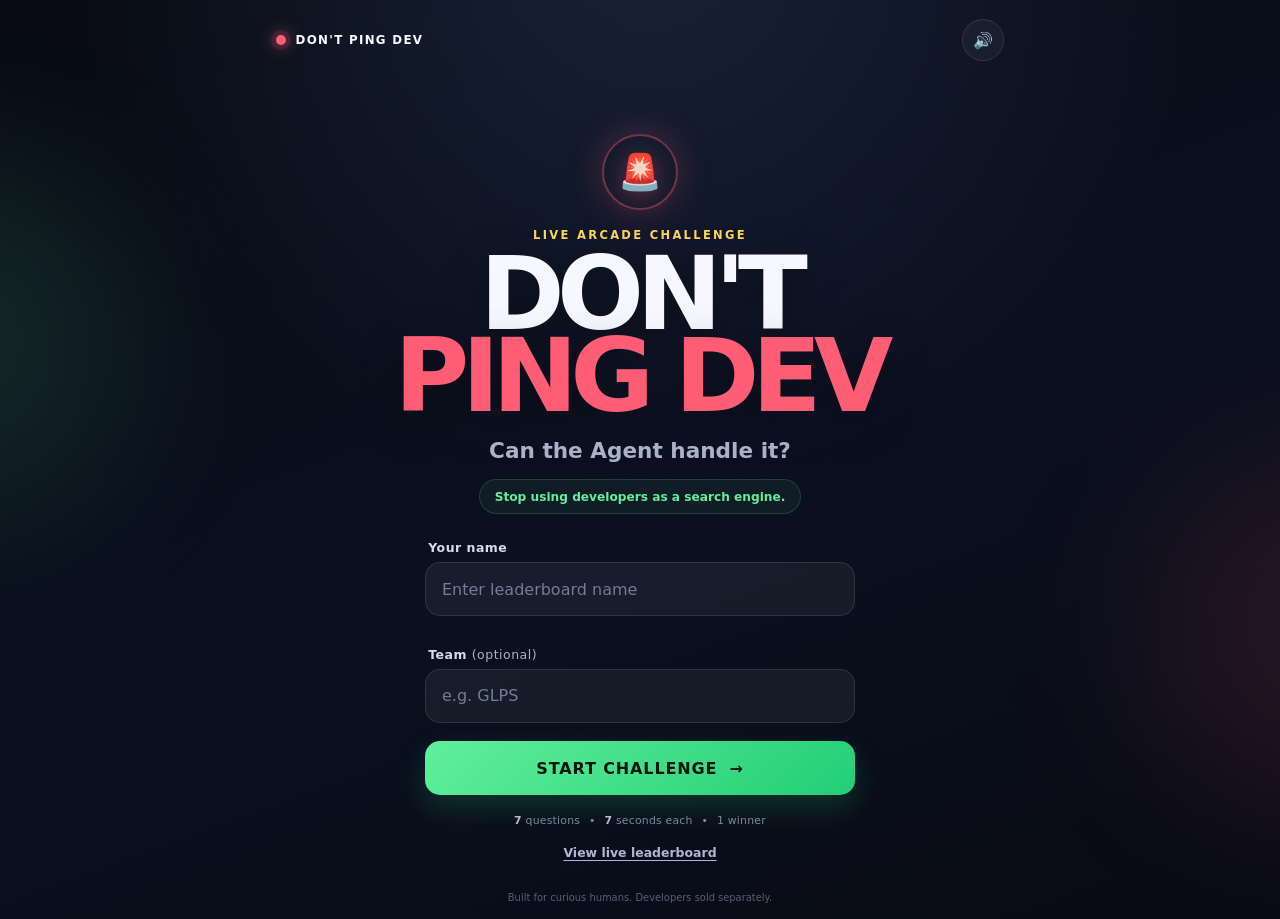
==== index.html @ 4683d28a "Launch Don't Ping Dev booth game" ====
<!doctype html>
<html lang="en">
<head>
  <meta charset="utf-8">
  <meta name="viewport" content="width=device-width, initial-scale=1, viewport-fit=cover">
  <meta name="theme-color" content="#090c16">
  <meta name="description" content="Don't Ping Dev: can the Agent handle it? A fast booth challenge.">
  <title>Don't Ping Dev</title>
  <link rel="icon" href="favicon.svg" type="image/svg+xml">
  <link rel="stylesheet" href="styles.css?v=live-1">
</head>
<body>
  <div class="ambient ambient-one" aria-hidden="true"></div>
  <div class="ambient ambient-two" aria-hidden="true"></div>

  <main class="app-shell" id="app">
    <header class="topbar">
      <a class="mini-brand" href="index.html" aria-label="Don't Ping Dev home">
        <span class="brand-light" aria-hidden="true"></span>
        <span>DON'T PING DEV</span>
      </a>
      <div class="topbar-actions">
        <span class="mode-badge" id="modeBadge" hidden>DEMO MODE</span>
        <button class="icon-button" id="soundToggle" type="button" aria-label="Turn sound off" aria-pressed="true">
          <span aria-hidden="true" id="soundIcon">🔊</span>
        </button>
      </div>
    </header>

    <section class="screen start-screen is-active" id="startScreen" aria-labelledby="mainTitle">
      <div class="hero-mark" aria-hidden="true">
        <span class="hero-mark-ring"></span>
        <span class="hero-mark-icon">🚨</span>
      </div>
      <p class="eyebrow">LIVE ARCADE CHALLENGE</p>
      <h1 id="mainTitle">DON'T<br><span>PING DEV</span></h1>
      <p class="subtitle">Can the Agent handle it?</p>
      <p class="manifesto">Stop using developers as a search engine.</p>

      <form class="player-form" id="playerForm" novalidate>
        <label for="playerName">Your name</label>
        <input id="playerName" name="playerName" type="text" autocomplete="nickname" maxlength="24" placeholder="Enter leaderboard name" required>
        <p class="field-error" id="nameError" role="alert"></p>

        <label for="teamName">Team <span>(optional)</span></label>
        <input id="teamName" name="teamName" type="text" autocomplete="organization" maxlength="24" placeholder="e.g. GLPS">

        <button class="primary-button start-button" id="startButton" type="submit">
          <span>START CHALLENGE</span>
          <span aria-hidden="true">→</span>
        </button>
      </form>

      <div class="rules-strip" aria-label="Game rules">
        <span><b id="ruleQuestionCount">7</b> questions</span>
        <span aria-hidden="true">•</span>
        <span><b id="ruleSeconds">7</b> seconds each</span>
        <span aria-hidden="true">•</span>
        <span>1 winner</span>
      </div>
      <a class="text-link" id="startLeaderboardLink" href="leaderboard.html">View live leaderboard</a>
    </section>

    <section class="screen game-screen" id="gameScreen" aria-labelledby="questionText" aria-live="off">
      <div class="game-status">
        <div>
          <p class="status-label">QUESTION <span id="questionNumber">1</span>/<span id="questionTotal">7</span></p>
          <div class="progress-dots" id="progressDots" aria-hidden="true"></div>
        </div>
        <div class="timer" id="timer" role="timer" aria-label="7 seconds remaining">
          <span id="timerNumber">7</span>
          <small>SEC</small>
        </div>
      </div>

      <article class="question-card">
        <p class="category-chip" id="questionCategory">CURRENT BEHAVIOR</p>
        <h2 id="questionText">Question loading…</h2>
        <p class="decision-prompt">Who should handle this?</p>
      </article>

      <div class="choice-grid" id="choiceGrid">
        <button class="choice-button choice-agent" type="button" data-choice="agent">
          <span class="choice-icon" aria-hidden="true">🤖</span>
          <span class="choice-copy"><small>LET THEM INVESTIGATE</small><strong>ASK THE AGENT</strong></span>
          <span class="choice-key" aria-hidden="true">A</span>
        </button>
        <button class="choice-button choice-dev" type="button" data-choice="dev">
          <span class="choice-icon" aria-hidden="true">👨‍💻</span>
          <span class="choice-copy"><small>HUMAN REQUIRED</small><strong>PING A DEV</strong></span>
          <span class="choice-key" aria-hidden="true">D</span>
        </button>
      </div>
      <p class="keyboard-hint">Keyboard: <kbd>A</kbd> Agent &nbsp; <kbd>D</kbd> Developer</p>
    </section>

    <section class="feedback-panel" id="feedbackPanel" aria-live="assertive" aria-atomic="true" hidden>
      <div class="feedback-card">
        <span class="feedback-icon" id="feedbackIcon" aria-hidden="true">✓</span>
        <p class="feedback-kicker" id="feedbackKicker">CORRECT</p>
        <h2 id="feedbackTitle">No developer harmed.</h2>
        <p id="feedbackMessage"></p>
      </div>
    </section>

    <section class="screen results-screen" id="resultsScreen" aria-labelledby="rankTitle">
      <p class="eyebrow">CHALLENGE COMPLETE</p>
      <div class="score-orbit" aria-label="Final score">
        <span class="score-value" id="scoreValue">0</span>
        <span class="score-total">/ <span id="scoreTotal">7</span></span>
      </div>
      <div class="rank-badge" id="rankEmoji" aria-hidden="true">🏆</div>
      <h1 class="rank-title" id="rankTitle">Developer Protector</h1>
      <p class="rank-message" id="rankMessage">Your developers can finally finish a sentence.</p>

      <div class="metrics-grid">
        <article>
          <strong id="interruptionsMetric">0</strong>
          <span>DEV INTERRUPTIONS<br>AVOIDED</span>
        </article>
        <article>
          <strong id="timeMetric">~0</strong>
          <span>MINUTES OF DEV<br>TIME SAVED</span>
        </article>
        <article>
          <strong id="contextMetric">0</strong>
          <span>CONTEXT SWITCHES<br>PREVENTED</span>
        </article>
      </div>

      <p class="result-detail" id="resultDetail"></p>
      <div class="result-actions">
        <a class="primary-button" id="leaderboardLink" href="leaderboard.html">VIEW LEADERBOARD <span aria-hidden="true">→</span></a>
        <button class="secondary-button" id="playAgainButton" type="button">NEW PLAYER</button>
      </div>
    </section>

    <section class="screen error-screen" id="errorScreen" aria-labelledby="errorTitle">
      <div class="error-icon" aria-hidden="true">⚠️</div>
      <h1 id="errorTitle">The Agent hit a snag.</h1>
      <p id="errorMessage">Please try again.</p>
      <button class="primary-button" id="retryButton" type="button">BACK TO START</button>
    </section>
  </main>

  <footer class="site-footer">Built for curious humans. Developers sold separately.</footer>

  <script src="config.js?v=live-3"></script>
  <script src="questions.js"></script>
  <script src="app.js?v=live-2"></script>
</body>
</html>
---- styles.css ----
:root {
  color-scheme: dark;
  --bg: #090c16;
  --panel: rgba(18, 24, 42, 0.9);
  --panel-strong: #151b2f;
  --text: #f7f8ff;
  --muted: #aab2c8;
  --line: rgba(255, 255, 255, 0.11);
  --green: #61ef9a;
  --green-strong: #23ce78;
  --red: #ff5c76;
  --red-strong: #e73554;
  --yellow: #ffd75e;
  --blue: #7ba7ff;
  --violet: #b48cff;
  --radius: 24px;
  --shadow: 0 24px 70px rgba(0, 0, 0, 0.42);
  font-family: Inter, ui-sans-serif, system-ui, -apple-system, BlinkMacSystemFont, "Segoe UI", sans-serif;
  font-synthesis: none;
}

* {
  box-sizing: border-box;
}

[hidden] {
  display: none !important;
}

html {
  min-height: 100%;
  background: var(--bg);
}

body {
  min-height: 100vh;
  min-height: 100svh;
  margin: 0;
  overflow-x: hidden;
  background:
    radial-gradient(circle at 50% -10%, rgba(123, 167, 255, 0.14), transparent 36rem),
    linear-gradient(160deg, #080b13 0%, #0b1020 54%, #080b14 100%);
  color: var(--text);
}

button,
input {
  font: inherit;
}

button,
a {
  -webkit-tap-highlight-color: transparent;
}

button:focus-visible,
a:focus-visible,
input:focus-visible {
  outline: 3px solid var(--yellow);
  outline-offset: 3px;
}

.ambient {
  position: fixed;
  z-index: 0;
  width: 22rem;
  height: 22rem;
  border-radius: 999px;
  filter: blur(90px);
  opacity: 0.12;
  pointer-events: none;
}

.ambient-one {
  top: 18%;
  left: -14rem;
  background: var(--green);
}

.ambient-two {
  right: -14rem;
  bottom: 10%;
  background: var(--red);
}

.app-shell {
  position: relative;
  z-index: 1;
  width: min(100%, 760px);
  min-height: calc(100vh - 3rem);
  min-height: calc(100svh - 3rem);
  margin: 0 auto;
  padding: max(1rem, env(safe-area-inset-top)) max(1rem, env(safe-area-inset-right)) max(2rem, env(safe-area-inset-bottom)) max(1rem, env(safe-area-inset-left));
}

.topbar {
  display: flex;
  align-items: center;
  justify-content: space-between;
  min-height: 48px;
  margin-bottom: 1rem;
}

.mini-brand {
  display: inline-flex;
  align-items: center;
  gap: 0.6rem;
  color: var(--text);
  font-size: 0.74rem;
  font-weight: 900;
  letter-spacing: 0.11em;
  text-decoration: none;
}

.brand-light {
  width: 10px;
  height: 10px;
  border-radius: 50%;
  background: var(--red);
  box-shadow: 0 0 0 5px rgba(255, 92, 118, 0.12), 0 0 18px var(--red);
}

.topbar-actions {
  display: flex;
  align-items: center;
  gap: 0.55rem;
}

.mode-badge,
.live-badge {
  display: inline-flex;
  align-items: center;
  min-height: 30px;
  padding: 0.35rem 0.62rem;
  border: 1px solid rgba(255, 215, 94, 0.35);
  border-radius: 999px;
  background: rgba(255, 215, 94, 0.08);
  color: var(--yellow);
  font-size: 0.64rem;
  font-weight: 900;
  letter-spacing: 0.09em;
}

.icon-button {
  display: inline-grid;
  width: 42px;
  height: 42px;
  padding: 0;
  place-items: center;
  border: 1px solid var(--line);
  border-radius: 50%;
  background: rgba(255, 255, 255, 0.04);
  color: var(--text);
  cursor: pointer;
}

.screen {
  display: none;
  animation: screen-in 340ms ease both;
}

.screen.is-active {
  display: flex;
}

@keyframes screen-in {
  from { opacity: 0; transform: translateY(10px); }
  to { opacity: 1; transform: translateY(0); }
}

.start-screen {
  align-items: center;
  flex-direction: column;
  padding-top: clamp(1rem, 6vh, 4rem);
  text-align: center;
}

.hero-mark {
  position: relative;
  display: grid;
  width: 76px;
  height: 76px;
  margin-bottom: 1.1rem;
  place-items: center;
}

.hero-mark-ring {
  position: absolute;
  inset: 0;
  border: 2px solid rgba(255, 92, 118, 0.4);
  border-radius: 50%;
  box-shadow: 0 0 35px rgba(255, 92, 118, 0.25);
  animation: soft-pulse 2.4s ease-in-out infinite;
}

.hero-mark-icon {
  font-size: 2.2rem;
  filter: drop-shadow(0 4px 12px rgba(255, 92, 118, 0.38));
}

@keyframes soft-pulse {
  50% { transform: scale(1.08); opacity: 0.65; }
}

.eyebrow {
  margin: 0 0 0.7rem;
  color: var(--yellow);
  font-size: 0.72rem;
  font-weight: 900;
  letter-spacing: 0.2em;
}

.start-screen h1 {
  margin: 0;
  font-size: clamp(3rem, 14vw, 6.4rem);
  font-weight: 1000;
  letter-spacing: -0.075em;
  line-height: 0.8;
  text-shadow: 0 12px 42px rgba(0, 0, 0, 0.35);
}

.start-screen h1 span {
  color: var(--red);
}

.subtitle {
  margin: 1.35rem 0 0;
  color: var(--muted);
  font-size: clamp(1.05rem, 4vw, 1.35rem);
  font-weight: 720;
}

.manifesto {
  margin: 1rem 0 1.6rem;
  padding: 0.6rem 0.9rem;
  border: 1px solid rgba(97, 239, 154, 0.18);
  border-radius: 999px;
  background: rgba(97, 239, 154, 0.06);
  color: var(--green);
  font-size: 0.76rem;
  font-weight: 800;
}

.player-form {
  width: min(100%, 430px);
  text-align: left;
}

.player-form label {
  display: block;
  margin: 0 0 0.45rem 0.2rem;
  color: #d8dced;
  font-size: 0.78rem;
  font-weight: 800;
  letter-spacing: 0.04em;
}

.player-form label:not(:first-child) {
  margin-top: 0.9rem;
}

.player-form label span {
  color: var(--muted);
  font-weight: 500;
}

.player-form input {
  width: 100%;
  min-height: 54px;
  padding: 0 1rem;
  border: 1px solid var(--line);
  border-radius: 15px;
  background: rgba(255, 255, 255, 0.055);
  color: var(--text);
  transition: border-color 160ms ease, background 160ms ease;
}

.player-form input:hover,
.player-form input:focus {
  border-color: rgba(123, 167, 255, 0.58);
  background: rgba(255, 255, 255, 0.075);
}

.player-form input::placeholder {
  color: #737d98;
}

.field-error {
  min-height: 1rem;
  margin: 0.35rem 0 -0.35rem 0.2rem;
  color: var(--red);
  font-size: 0.74rem;
}

.primary-button,
.secondary-button {
  display: inline-flex;
  min-height: 54px;
  align-items: center;
  justify-content: center;
  gap: 0.75rem;
  padding: 0.85rem 1.35rem;
  border: 0;
  border-radius: 15px;
  font-weight: 950;
  letter-spacing: 0.055em;
  text-decoration: none;
  cursor: pointer;
  transition: transform 140ms ease, box-shadow 140ms ease, opacity 140ms ease;
}

.primary-button {
  background: linear-gradient(135deg, var(--green), var(--green-strong));
  box-shadow: 0 12px 30px rgba(35, 206, 120, 0.2);
  color: #04160d;
}

.secondary-button {
  border: 1px solid var(--line);
  background: rgba(255, 255, 255, 0.04);
  color: var(--text);
}

.primary-button:hover,
.secondary-button:hover {
  transform: translateY(-2px);
}

.primary-button:active,
.secondary-button:active {
  transform: translateY(1px);
}

.primary-button:disabled {
  opacity: 0.55;
  cursor: wait;
}

.start-button {
  width: 100%;
  margin-top: 1.15rem;
}

.rules-strip {
  display: flex;
  align-items: center;
  justify-content: center;
  gap: 0.55rem;
  margin-top: 1.15rem;
  color: #7f899f;
  font-size: 0.68rem;
  letter-spacing: 0.02em;
}

.rules-strip b {
  color: #b6bfd4;
}

.text-link {
  margin-top: 1.15rem;
  color: #aeb8d1;
  font-size: 0.78rem;
  font-weight: 750;
  text-underline-offset: 3px;
}

.game-screen {
  min-height: calc(100svh - 7.5rem);
  flex-direction: column;
  gap: 1.1rem;
}

.game-status {
  display: flex;
  align-items: center;
  justify-content: space-between;
}

.status-label {
  margin: 0 0 0.7rem;
  color: var(--muted);
  font-size: 0.72rem;
  font-weight: 900;
  letter-spacing: 0.13em;
}

.progress-dots {
  display: flex;
  gap: 0.35rem;
}

.progress-dots span {
  width: 24px;
  height: 5px;
  border-radius: 99px;
  background: rgba(255, 255, 255, 0.11);
  transition: background 180ms ease, transform 180ms ease;
}

.progress-dots .is-done {
  background: var(--green);
}

.progress-dots .is-current {
  background: var(--yellow);
  transform: scaleX(1.08);
}

.timer {
  --timer-progress: 1;
  position: relative;
  display: grid;
  width: 70px;
  height: 70px;
  flex: 0 0 auto;
  place-content: center;
  border-radius: 50%;
  background: conic-gradient(var(--yellow) calc(var(--timer-progress) * 1turn), rgba(255, 255, 255, 0.09) 0);
  color: var(--text);
  text-align: center;
}

.timer::before {
  position: absolute;
  inset: 5px;
  border-radius: inherit;
  background: #101525;
  content: "";
}

.timer span,
.timer small {
  position: relative;
  z-index: 1;
}

.timer span {
  font-size: 1.55rem;
  font-weight: 950;
  line-height: 1;
}

.timer small {
  margin-top: 0.15rem;
  color: var(--muted);
  font-size: 0.52rem;
  font-weight: 800;
  letter-spacing: 0.1em;
}

.timer.is-urgent {
  background: conic-gradient(var(--red) calc(var(--timer-progress) * 1turn), rgba(255, 255, 255, 0.09) 0);
  animation: timer-throb 600ms ease-in-out infinite alternate;
}

@keyframes timer-throb {
  to { transform: scale(1.055); box-shadow: 0 0 28px rgba(255, 92, 118, 0.22); }
}

.question-card {
  display: flex;
  min-height: clamp(220px, 37vh, 350px);
  flex: 1 1 auto;
  align-items: center;
  justify-content: center;
  flex-direction: column;
  padding: clamp(1.5rem, 5vw, 3rem);
  border: 1px solid var(--line);
  border-radius: var(--radius);
  background:
    linear-gradient(145deg, rgba(255, 255, 255, 0.065), rgba(255, 255, 255, 0.025)),
    var(--panel);
  box-shadow: var(--shadow);
  overflow: hidden;
  position: relative;
  text-align: center;
}

.question-card::after {
  position: absolute;
  width: 220px;
  height: 220px;
  right: -130px;
  bottom: -150px;
  border-radius: 50%;
  background: var(--blue);
  filter: blur(50px);
  opacity: 0.08;
  content: "";
}

.category-chip {
  margin: 0 0 1.2rem;
  padding: 0.38rem 0.68rem;
  border: 1px solid rgba(180, 140, 255, 0.28);
  border-radius: 999px;
  background: rgba(180, 140, 255, 0.09);
  color: #cdb5ff;
  font-size: 0.66rem;
  font-weight: 900;
  letter-spacing: 0.13em;
  text-transform: uppercase;
}

.question-card h2 {
  max-width: 630px;
  margin: 0;
  font-size: clamp(1.45rem, 5vw, 2.4rem);
  line-height: 1.17;
  letter-spacing: -0.025em;
}

.decision-prompt {
  margin: 1.15rem 0 0;
  color: var(--muted);
  font-size: 0.8rem;
}

.choice-grid {
  display: grid;
  grid-template-columns: 1fr 1fr;
  gap: 0.85rem;
}

.choice-button {
  position: relative;
  display: grid;
  min-height: 112px;
  grid-template-columns: auto 1fr auto;
  align-items: center;
  gap: 0.9rem;
  padding: 1rem;
  border: 1px solid;
  border-radius: 19px;
  color: var(--text);
  cursor: pointer;
  overflow: hidden;
  text-align: left;
  transition: transform 130ms ease, filter 130ms ease, opacity 130ms ease;
}

.choice-button::after {
  position: absolute;
  inset: auto -20% -70% 45%;
  height: 150%;
  border-radius: 50%;
  background: currentColor;
  filter: blur(55px);
  opacity: 0.09;
  content: "";
}

.choice-agent {
  border-color: rgba(97, 239, 154, 0.38);
  background: linear-gradient(145deg, rgba(97, 239, 154, 0.11), rgba(97, 239, 154, 0.035));
  color: var(--green);
}

.choice-dev {
  border-color: rgba(255, 92, 118, 0.38);
  background: linear-gradient(145deg, rgba(255, 92, 118, 0.11), rgba(255, 92, 118, 0.035));
  color: var(--red);
}

.choice-button:hover {
  transform: translateY(-3px);
  filter: brightness(1.12);
}

.choice-button:active {
  transform: scale(0.98);
}

.choice-button:disabled {
  opacity: 0.5;
  cursor: wait;
}

.choice-icon {
  font-size: 1.65rem;
}

.choice-copy {
  display: flex;
  flex-direction: column;
  gap: 0.22rem;
  color: inherit;
}

.choice-copy small {
  color: var(--muted);
  font-size: 0.57rem;
  font-weight: 800;
  letter-spacing: 0.09em;
}

.choice-copy strong {
  color: currentColor;
  font-size: clamp(0.87rem, 2.5vw, 1.05rem);
  font-weight: 950;
  letter-spacing: 0.01em;
}

.choice-key {
  display: grid;
  width: 27px;
  height: 27px;
  place-items: center;
  border: 1px solid currentColor;
  border-radius: 7px;
  font-size: 0.68rem;
  font-weight: 950;
  opacity: 0.65;
}

.keyboard-hint {
  margin: -0.4rem 0 0;
  color: #667087;
  font-size: 0.65rem;
  text-align: center;
}

kbd {
  padding: 0.1rem 0.3rem;
  border: 1px solid var(--line);
  border-radius: 4px;
  background: rgba(255, 255, 255, 0.05);
  font: inherit;
}

.feedback-panel {
  position: fixed;
  z-index: 20;
  inset: 0;
  display: grid;
  padding: 1.5rem;
  place-items: center;
  background: rgba(4, 7, 14, 0.88);
  backdrop-filter: blur(13px);
}

.feedback-panel[hidden] {
  display: none;
}

.feedback-card {
  width: min(100%, 520px);
  padding: 2.4rem 1.6rem;
  border: 1px solid var(--line);
  border-radius: 28px;
  background: var(--panel-strong);
  box-shadow: var(--shadow);
  animation: feedback-pop 260ms cubic-bezier(.2, .9, .25, 1.2) both;
  text-align: center;
}

@keyframes feedback-pop {
  from { opacity: 0; transform: scale(0.86); }
  to { opacity: 1; transform: scale(1); }
}

.feedback-icon {
  display: grid;
  width: 82px;
  height: 82px;
  margin: 0 auto 1.2rem;
  place-items: center;
  border-radius: 50%;
  background: rgba(97, 239, 154, 0.12);
  color: var(--green);
  font-size: 2.5rem;
  font-weight: 950;
}

.feedback-panel.is-wrong .feedback-icon {
  background: rgba(255, 92, 118, 0.12);
  color: var(--red);
}

.feedback-kicker {
  margin: 0 0 0.6rem;
  color: var(--green);
  font-size: 0.72rem;
  font-weight: 950;
  letter-spacing: 0.18em;
}

.feedback-panel.is-wrong .feedback-kicker {
  color: var(--red);
}

.feedback-card h2 {
  margin: 0;
  font-size: clamp(1.65rem, 6vw, 2.5rem);
  letter-spacing: -0.04em;
}

.feedback-card > p:last-child {
  max-width: 410px;
  margin: 0.9rem auto 0;
  color: var(--muted);
  line-height: 1.55;
}

.results-screen,
.error-screen {
  align-items: center;
  flex-direction: column;
  padding-top: clamp(1.5rem, 5vh, 4rem);
  text-align: center;
}

.score-orbit {
  display: flex;
  width: 150px;
  height: 150px;
  align-items: baseline;
  justify-content: center;
  margin: 0.5rem 0 1.2rem;
  padding-top: 2.65rem;
  border: 2px solid rgba(97, 239, 154, 0.32);
  border-radius: 50%;
  background: radial-gradient(circle, rgba(97, 239, 154, 0.14), rgba(97, 239, 154, 0.025) 66%);
  box-shadow: 0 0 50px rgba(97, 239, 154, 0.12);
}

.score-value {
  font-size: 4rem;
  font-weight: 1000;
  letter-spacing: -0.08em;
  line-height: 1;
}

.score-total {
  margin-left: 0.35rem;
  color: var(--muted);
  font-size: 1rem;
  font-weight: 800;
}

.rank-badge {
  font-size: 2.2rem;
}

.rank-title {
  margin: 0.35rem 0 0;
  font-size: clamp(2rem, 8vw, 3.7rem);
  letter-spacing: -0.055em;
}

.rank-message {
  margin: 0.65rem 0 1.6rem;
  color: var(--muted);
}

.metrics-grid {
  display: grid;
  width: 100%;
  grid-template-columns: repeat(3, 1fr);
  gap: 0.75rem;
}

.metrics-grid article {
  padding: 1.2rem 0.5rem;
  border: 1px solid var(--line);
  border-radius: 18px;
  background: rgba(255, 255, 255, 0.035);
}

.metrics-grid strong {
  display: block;
  margin-bottom: 0.5rem;
  color: var(--green);
  font-size: clamp(1.6rem, 6vw, 2.4rem);
  font-weight: 1000;
}

.metrics-grid span {
  color: var(--muted);
  font-size: clamp(0.48rem, 1.8vw, 0.62rem);
  font-weight: 850;
  letter-spacing: 0.07em;
  line-height: 1.4;
}

.result-detail {
  min-height: 1.2rem;
  margin: 1.1rem 0;
  color: #8490a9;
  font-size: 0.75rem;
}

.result-actions {
  display: grid;
  width: min(100%, 460px);
  grid-template-columns: 1fr 0.75fr;
  gap: 0.75rem;
}

.error-screen {
  max-width: 500px;
  margin: 0 auto;
}

.error-icon {
  margin-bottom: 1rem;
  font-size: 4rem;
}

.error-screen h1 {
  margin: 0;
  font-size: 2.2rem;
}

.error-screen p {
  margin: 0.8rem 0 1.4rem;
  color: var(--muted);
  line-height: 1.5;
}

.site-footer {
  position: relative;
  z-index: 1;
  padding: 0 1rem calc(1rem + env(safe-area-inset-bottom));
  color: #566077;
  font-size: 0.62rem;
  text-align: center;
}

/* Leaderboard */
.leaderboard-body {
  min-height: 100vh;
}

.leaderboard-shell {
  width: min(100%, 1380px);
  margin: 0 auto;
  padding: clamp(1.2rem, 3vw, 3rem);
}

.leaderboard-header {
  display: flex;
  align-items: flex-start;
  justify-content: space-between;
  gap: 2rem;
  margin-bottom: clamp(1.5rem, 4vw, 3rem);
}

.leaderboard-title-wrap {
  display: flex;
  align-items: center;
  gap: 1.2rem;
}

.leaderboard-siren {
  display: grid;
  width: 70px;
  height: 70px;
  flex: 0 0 auto;
  place-items: center;
  border: 1px solid rgba(255, 92, 118, 0.32);
  border-radius: 20px;
  background: rgba(255, 92, 118, 0.08);
  font-size: 2rem;
  box-shadow: 0 0 30px rgba(255, 92, 118, 0.14);
}

.leaderboard-header h1 {
  margin: 0;
  font-size: clamp(2rem, 5vw, 4.7rem);
  letter-spacing: -0.06em;
  line-height: 0.95;
}

.leaderboard-header h1 span {
  color: var(--red);
}

.leaderboard-header p {
  margin: 0.65rem 0 0;
  color: var(--muted);
  font-size: clamp(0.85rem, 1.6vw, 1.1rem);
}

.live-status {
  display: flex;
  align-items: center;
  gap: 0.55rem;
  color: var(--muted);
  font-size: 0.72rem;
  white-space: nowrap;
}

.live-dot {
  width: 9px;
  height: 9px;
  border-radius: 50%;
  background: var(--green);
  box-shadow: 0 0 13px var(--green);
  animation: soft-pulse 1.7s ease-in-out infinite;
}

.leaderboard-layout {
  display: grid;
  grid-template-columns: minmax(0, 1fr) minmax(250px, 330px);
  gap: clamp(1.2rem, 3vw, 2rem);
}

.leaderboard-main,
.join-card {
  border: 1px solid var(--line);
  border-radius: var(--radius);
  background: rgba(17, 22, 38, 0.84);
  box-shadow: var(--shadow);
}

.leaderboard-main {
  padding: clamp(1rem, 2.5vw, 2rem);
}

.podium {
  display: grid;
  min-height: 255px;
  grid-template-columns: repeat(3, 1fr);
  align-items: end;
  gap: 0.8rem;
  margin-bottom: 1.3rem;
}

.podium-place {
  position: relative;
  display: flex;
  min-width: 0;
  align-items: center;
  flex-direction: column;
  justify-content: flex-end;
  padding: 1.2rem 0.6rem;
  border: 1px solid var(--line);
  border-radius: 18px 18px 8px 8px;
  background: rgba(255, 255, 255, 0.035);
  text-align: center;
}

.podium-place[data-place="1"] {
  min-height: 235px;
  border-color: rgba(255, 215, 94, 0.35);
  background: linear-gradient(180deg, rgba(255, 215, 94, 0.12), rgba(255, 215, 94, 0.035));
  order: 2;
}

.podium-place[data-place="2"] {
  min-height: 195px;
  order: 1;
}

.podium-place[data-place="3"] {
  min-height: 165px;
  order: 3;
}

.podium-medal {
  margin-bottom: 0.55rem;
  font-size: 1.8rem;
}

.podium-name {
  width: 100%;
  overflow: hidden;
  font-size: clamp(0.8rem, 2vw, 1.2rem);
  font-weight: 950;
  text-overflow: ellipsis;
  white-space: nowrap;
}

.podium-team {
  width: 100%;
  margin-top: 0.25rem;
  overflow: hidden;
  color: var(--muted);
  font-size: 0.65rem;
  text-overflow: ellipsis;
  white-space: nowrap;
}

.podium-score {
  margin-top: 0.75rem;
  color: var(--green);
  font-size: 1.35rem;
  font-weight: 1000;
}

.leader-list {
  display: grid;
  gap: 0.55rem;
}

.leader-row {
  display: grid;
  min-height: 64px;
  grid-template-columns: 46px minmax(0, 1.5fr) minmax(80px, .65fr) minmax(90px, .65fr);
  align-items: center;
  gap: 0.7rem;
  padding: 0.65rem 0.9rem;
  border: 1px solid rgba(255, 255, 255, 0.07);
  border-radius: 13px;
  background: rgba(255, 255, 255, 0.025);
}

.leader-rank {
  color: var(--muted);
  font-weight: 900;
  text-align: center;
}

.leader-identity {
  min-width: 0;
}

.leader-identity strong,
.leader-identity small {
  display: block;
  overflow: hidden;
  text-overflow: ellipsis;
  white-space: nowrap;
}

.leader-identity small {
  margin-top: 0.18rem;
  color: var(--muted);
}

.leader-stat {
  color: var(--muted);
  font-size: 0.75rem;
  text-align: right;
}

.leader-stat b {
  color: var(--text);
  font-size: 0.94rem;
}

.join-card {
  align-self: start;
  padding: 1.4rem;
  text-align: center;
}

.join-card h2 {
  margin: 0;
  font-size: 1.5rem;
}

.join-card > p {
  margin: 0.55rem 0 1.1rem;
  color: var(--muted);
  font-size: 0.8rem;
  line-height: 1.4;
}

.qr-wrap {
  display: grid;
  width: 100%;
  aspect-ratio: 1;
  place-items: center;
  padding: 0.9rem;
  border-radius: 18px;
  background: #fff;
}

.qr-wrap img,
.qr-wrap canvas {
  display: block;
  max-width: 100%;
  height: auto;
}

.join-url {
  display: block;
  margin-top: 1rem;
  overflow-wrap: anywhere;
  color: var(--green);
  font-size: 0.7rem;
  font-weight: 750;
  text-underline-offset: 3px;
}

.leaderboard-note {
  margin-top: 1rem;
  padding-top: 1rem;
  border-top: 1px solid var(--line);
  color: #717c95;
  font-size: 0.67rem;
  line-height: 1.45;
}

.empty-state,
.leaderboard-error {
  padding: 3rem 1rem;
  color: var(--muted);
  text-align: center;
}

.empty-state strong {
  display: block;
  margin-bottom: 0.45rem;
  color: var(--text);
  font-size: 1.25rem;
}

@media (max-width: 680px) {
  .choice-grid {
    grid-template-columns: 1fr;
  }

  .choice-button {
    min-height: 86px;
  }

  .keyboard-hint {
    display: none;
  }

  .question-card {
    min-height: 205px;
  }

  .metrics-grid article {
    padding: 1rem 0.35rem;
  }

  .result-actions {
    grid-template-columns: 1fr;
  }

  .leaderboard-header {
    align-items: flex-start;
    flex-direction: column;
  }

  .leaderboard-layout {
    grid-template-columns: 1fr;
  }

  .join-card {
    width: min(100%, 340px);
    margin: 0 auto;
  }

  .leader-row {
    grid-template-columns: 36px minmax(0, 1fr) 72px;
  }

  .leader-row .leader-time {
    display: none;
  }
}

@media (max-width: 420px) {
  .app-shell {
    padding-inline: 0.8rem;
  }

  .game-screen {
    gap: 0.75rem;
  }

  .timer {
    width: 62px;
    height: 62px;
  }

  .progress-dots span {
    width: 18px;
  }

  .rules-strip {
    gap: 0.35rem;
    font-size: 0.61rem;
  }

  .podium {
    min-height: 215px;
  }

  .podium-place[data-place="1"] { min-height: 205px; }
  .podium-place[data-place="2"] { min-height: 170px; }
  .podium-place[data-place="3"] { min-height: 145px; }
}

@media (prefers-reduced-motion: reduce) {
  *,
  *::before,
  *::after {
    scroll-behavior: auto !important;
    animation-duration: 1ms !important;
    animation-iteration-count: 1 !important;
    transition-duration: 1ms !important;
  }
}
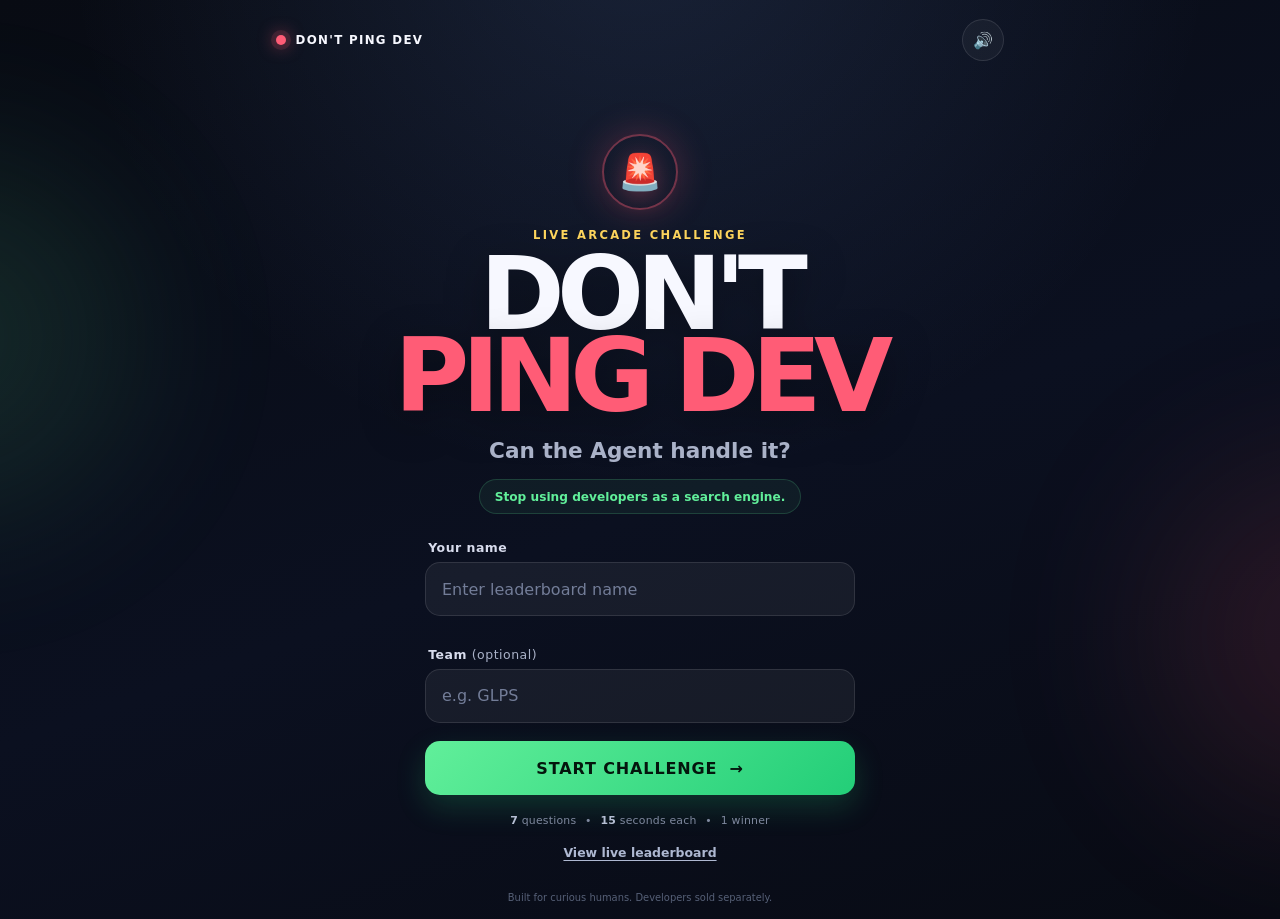
==== commit a6e58347: "Increase game timer to 15 seconds" ====
--- a/index.html
+++ b/index.html
@@ -54,7 +54,7 @@
       <div class="rules-strip" aria-label="Game rules">
         <span><b id="ruleQuestionCount">7</b> questions</span>
         <span aria-hidden="true">•</span>
-        <span><b id="ruleSeconds">7</b> seconds each</span>
+        <span><b id="ruleSeconds">15</b> seconds each</span>
         <span aria-hidden="true">•</span>
         <span>1 winner</span>
       </div>
@@ -67,8 +67,8 @@
           <p class="status-label">QUESTION <span id="questionNumber">1</span>/<span id="questionTotal">7</span></p>
           <div class="progress-dots" id="progressDots" aria-hidden="true"></div>
         </div>
-        <div class="timer" id="timer" role="timer" aria-label="7 seconds remaining">
-          <span id="timerNumber">7</span>
+        <div class="timer" id="timer" role="timer" aria-label="15 seconds remaining">
+          <span id="timerNumber">15</span>
           <small>SEC</small>
         </div>
       </div>
@@ -145,8 +145,8 @@
 
   <footer class="site-footer">Built for curious humans. Developers sold separately.</footer>
 
-  <script src="config.js?v=live-3"></script>
+  <script src="config.js?v=live-4"></script>
   <script src="questions.js"></script>
-  <script src="app.js?v=live-2"></script>
+  <script src="app.js?v=live-3"></script>
 </body>
 </html>
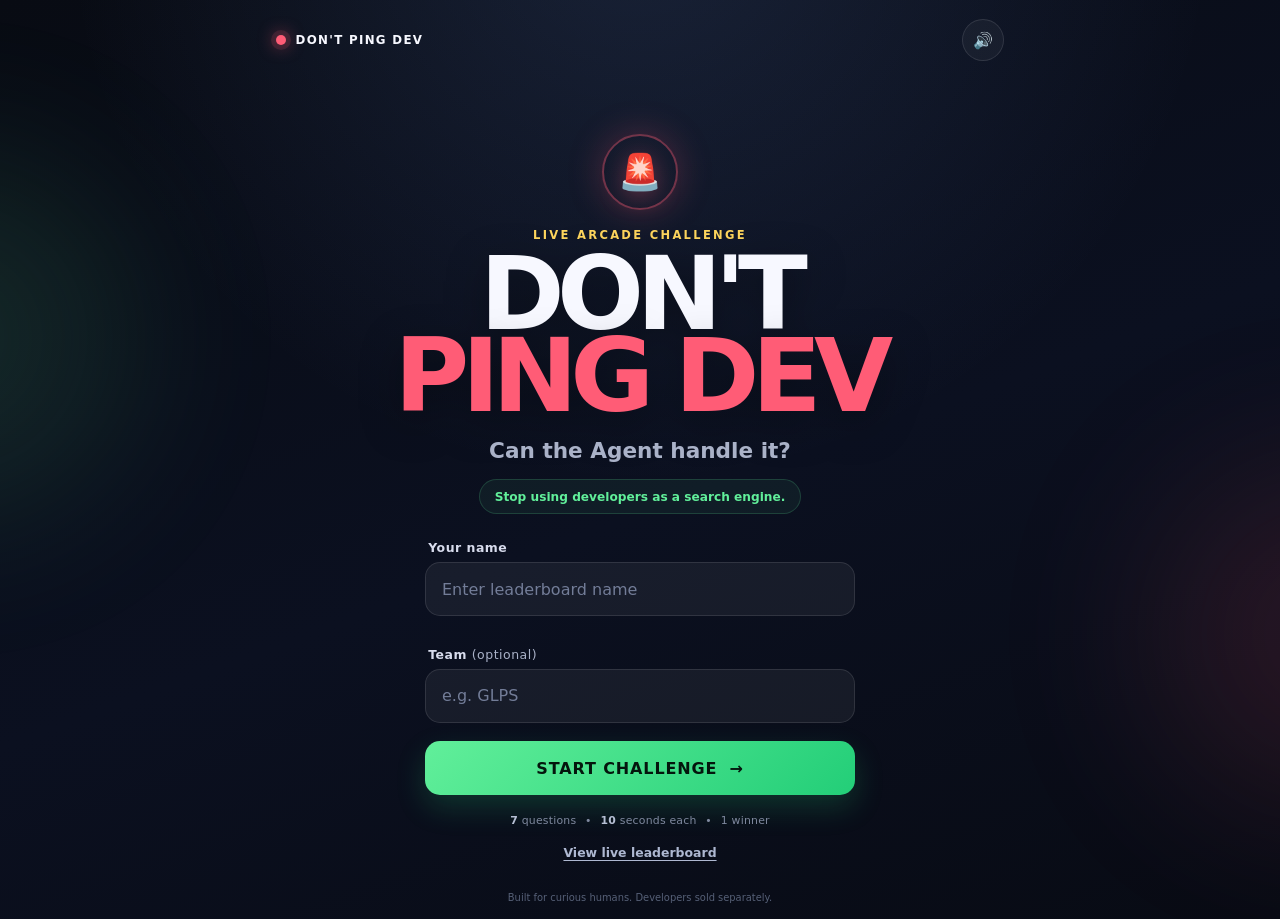
==== commit c0e42a39: "Reduce game timer to 10 seconds" ====
--- a/index.html
+++ b/index.html
@@ -54,7 +54,7 @@
       <div class="rules-strip" aria-label="Game rules">
         <span><b id="ruleQuestionCount">7</b> questions</span>
         <span aria-hidden="true">•</span>
-        <span><b id="ruleSeconds">15</b> seconds each</span>
+        <span><b id="ruleSeconds">10</b> seconds each</span>
         <span aria-hidden="true">•</span>
         <span>1 winner</span>
       </div>
@@ -67,8 +67,8 @@
           <p class="status-label">QUESTION <span id="questionNumber">1</span>/<span id="questionTotal">7</span></p>
           <div class="progress-dots" id="progressDots" aria-hidden="true"></div>
         </div>
-        <div class="timer" id="timer" role="timer" aria-label="15 seconds remaining">
-          <span id="timerNumber">15</span>
+        <div class="timer" id="timer" role="timer" aria-label="10 seconds remaining">
+          <span id="timerNumber">10</span>
           <small>SEC</small>
         </div>
       </div>
@@ -145,8 +145,8 @@
 
   <footer class="site-footer">Built for curious humans. Developers sold separately.</footer>
 
-  <script src="config.js?v=live-4"></script>
+  <script src="config.js?v=live-5"></script>
   <script src="questions.js"></script>
-  <script src="app.js?v=live-3"></script>
+  <script src="app.js?v=live-4"></script>
 </body>
 </html>
